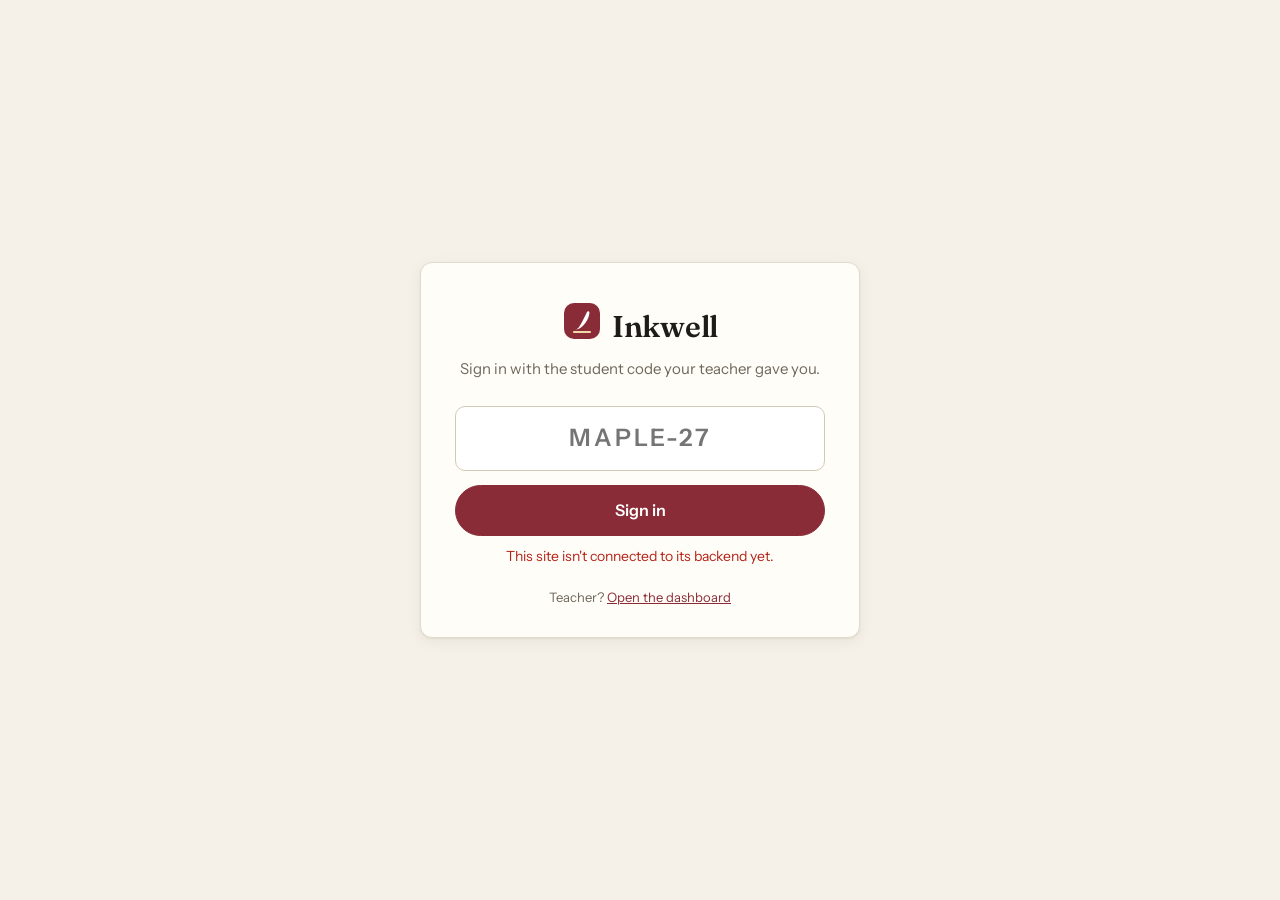
==== index.html @ 21289502 "Inkwell writing studio: student writing mode, teacher dashboard, Apps Script backend Co-Authored-By:" ====
<!doctype html>
<html lang="en">
<head>
  <meta charset="utf-8">
  <meta name="viewport" content="width=device-width, initial-scale=1">
  <title>Inkwell · Student Writing</title>
  <meta name="robots" content="noindex">
  <link rel="icon" href="data:image/svg+xml,%3Csvg xmlns='http://www.w3.org/2000/svg' viewBox='0 0 40 40'%3E%3Crect x='2' y='2' width='36' height='36' rx='10' fill='%238a2c37'/%3E%3Cpath d='M13 29c3-1 5-4 7-8l5-10c.6-1.3 2.4-.9 2.4.5 0 4-2.7 9.6-6.4 13.3-2.1 2.1-4.6 3.5-8 4.2Z' fill='%23fff'/%3E%3C/svg%3E">
  <link rel="preconnect" href="https://fonts.googleapis.com">
  <link rel="preconnect" href="https://fonts.gstatic.com" crossorigin>
  <link href="https://fonts.googleapis.com/css2?family=Fraunces:opsz,wght@9..144,500;9..144,600&family=Instrument+Sans:wght@400;500;600;700&family=Newsreader:ital,opsz,wght@0,6..72,400;0,6..72,600;1,6..72,400&display=swap" rel="stylesheet">
  <link rel="stylesheet" href="css/style.css?v=1">
</head>
<body>

  <!-- Sign in -->
  <section id="view-login" class="center-screen" hidden>
    <div class="card login-card">
      <div class="brand"><span data-icon="mark"></span>Inkwell</div>
      <p class="lede">Sign in with the student code your teacher gave you.</p>
      <form id="login-form" autocomplete="off">
        <label class="sr-only" for="code">Student code</label>
        <input id="code" class="input code-input" placeholder="MAPLE-27" maxlength="24" autocapitalize="characters" spellcheck="false" required>
        <button class="btn primary lg" type="submit" id="login-btn">Sign in</button>
        <div class="err" id="login-err"></div>
      </form>
      <div class="login-foot">Teacher? <a href="teacher.html">Open the dashboard</a></div>
    </div>
  </section>

  <!-- Assignment list -->
  <section id="view-home" hidden>
    <header class="topbar">
      <div class="brand"><span data-icon="mark"></span>Inkwell</div>
      <div class="who">
        <span><b id="who-name"></b> <span class="muted" id="who-class"></span></span>
        <button class="btn sm" id="logout-btn">Sign out</button>
      </div>
    </header>
    <main class="wrap">
      <h1 class="page-title" id="hello">Your assignments</h1>
      <p class="page-sub">Assignments open during your class time. Your work saves automatically.</p>
      <div class="assign-list" id="assign-list"></div>
    </main>
  </section>

  <!-- Read-only view (submitted or closed) -->
  <section id="view-read" hidden>
    <header class="topbar">
      <button class="btn sm" id="read-back">← Back to assignments</button>
      <div class="muted small" id="read-meta"></div>
    </header>
    <div class="readonly-wrap">
      <h1 class="page-title" id="read-title" style="margin: 10px 0 18px"></h1>
      <div class="page"><div class="doc" id="read-doc"></div></div>
    </div>
  </section>

  <!-- Writing mode -->
  <section id="view-write" hidden>
    <div class="w-top">
      <div class="w-title"><span data-icon="mark"></span><span id="w-title"></span></div>
      <div class="w-timer off" id="w-timer"><span data-icon="clock" style="display:inline-flex;width:16px"></span><span id="w-timer-text"></span></div>
      <div class="w-actions">
        <span class="savestate" id="savestate"><span class="dot"></span><span id="savestate-text">Saved</span></span>
        <button class="btn sm" id="exit-btn" title="Save and leave this assignment"><span data-icon="door"></span>Save &amp; exit</button>
        <button class="btn sm primary" id="submit-btn"><span data-icon="send"></span>Submit</button>
      </div>
    </div>
    <div class="w-body" id="w-body">
      <aside class="w-side">
        <div id="prompt-wrap">
          <h4>Prompt</h4>
          <div class="prompt-box"><div class="doc" id="w-prompt"></div></div>
        </div>
        <div>
          <h4>Progress</h4>
          <div class="stats">
            <div class="stat"><b id="st-words">0</b><span>words</span></div>
            <div class="stat"><b id="st-chars">0</b><span>characters</span></div>
          </div>
          <div id="goal-wrap" hidden>
            <div class="goal-bar" id="goal-bar"><i></i></div>
            <div class="goal-text" id="goal-text"></div>
          </div>
          <div class="goal-text" id="st-chars-ns"></div>
        </div>
        <div>
          <h4>Reminders</h4>
          <ul class="rules-mini" style="padding-left:18px;margin:0">
            <li>Stay in this window — leaving it locks the assignment.</li>
            <li>Pasting from outside is turned off.</li>
            <li>Press <b>Tab</b> to indent a paragraph.</li>
            <li>Right-click a misspelled word for suggestions.</li>
          </ul>
        </div>
      </aside>
      <div class="w-main">
        <div id="editor-host" style="display:contents"></div>
      </div>
    </div>
  </section>

  <!-- Before starting -->
  <div class="overlay" id="ov-start" hidden>
    <div class="ov-card">
      <div class="icon info-icon"><span data-icon="pen"></span></div>
      <h2 id="start-title">Ready to write?</h2>
      <p class="muted" id="start-sub"></p>
      <ul class="rules">
        <li><b>The page goes full screen.</b> Switching tabs or apps, exiting full screen, or closing the page will <b>lock you out</b> until your teacher clears you.</li>
        <li><b>Pasting is turned off</b> for anything copied from outside this assignment.</li>
        <li><b>Your work saves automatically</b> every few seconds.</li>
        <li>Don't press <b>Esc</b> — it exits full screen.</li>
      </ul>
      <div class="row" style="justify-content:center">
        <button class="btn" id="start-cancel">Not yet</button>
        <button class="btn primary lg" id="start-go"><span data-icon="expand"></span><span id="start-go-text">Start writing</span></button>
      </div>
    </div>
  </div>

  <!-- Locked -->
  <div class="overlay dark" id="ov-lock" hidden>
    <div class="ov-card">
      <div class="icon lock-icon"><span data-icon="lock"></span></div>
      <h2>You're locked out</h2>
      <div class="reason" id="lock-reason"></div>
      <p>Your work is saved<span id="lock-words"></span>. Raise your hand — your teacher needs to clear you before you can keep writing.</p>
      <div class="waiting" id="lock-waiting"><span class="spin"></span> Waiting for your teacher…</div>
      <div id="lock-cleared" hidden>
        <p style="color:#bdf0cf;font-weight:600">You've been cleared.</p>
        <button class="btn primary lg" id="lock-return"><span data-icon="expand"></span>Return to full screen</button>
      </div>
      <div style="margin-top:26px"><button class="btn sm ghost" id="lock-leave" style="color:rgba(255,255,255,.7)">Back to assignments</button></div>
    </div>
  </div>

  <!-- Needs fullscreen again (e.g. browser blocked the request) -->
  <div class="overlay" id="ov-fs" hidden>
    <div class="ov-card">
      <div class="icon info-icon"><span data-icon="expand"></span></div>
      <h2>Full screen is required</h2>
      <p class="muted">Click below to go back to full screen and keep writing.</p>
      <button class="btn primary lg" id="fs-go"><span data-icon="expand"></span>Go full screen</button>
    </div>
  </div>

  <!-- Time's up / opened elsewhere / submitted -->
  <div class="overlay" id="ov-msg" hidden>
    <div class="ov-card">
      <div class="icon" id="msg-icon"></div>
      <h2 id="msg-title"></h2>
      <p class="muted" id="msg-text"></p>
      <button class="btn primary lg" id="msg-btn">Back to assignments</button>
    </div>
  </div>

  <div id="toasts"></div>
  <script src="js/config.js?v=1"></script>
  <script src="js/common.js?v=1"></script>
  <script src="js/editor.js?v=1"></script>
  <script src="js/student.js?v=1"></script>
</body>
</html>
---- css/style.css ----
/* Inkwell — Writing Studio */
:root {
  --paper: #f5f1e8;
  --paper-2: #ece6d9;
  --surface: #fffdf8;
  --ink: #1e1c18;
  --ink-2: #3c3832;
  --muted: #6e675c;
  --faint: #9a9284;
  --line: #e2dacb;
  --line-2: #d3c9b6;
  --accent: #8a2c37;       /* oxblood */
  --accent-ink: #fff;
  --accent-soft: #f3e3e3;
  --teal: #1c6b66;
  --teal-soft: #dcefec;
  --green: #2c7a4b;
  --green-soft: #dff1e5;
  --amber: #a86a12;
  --amber-soft: #f8ecd4;
  --red: #b42318;
  --red-soft: #fbe4e1;
  --blue: #2e5c9a;
  --blue-soft: #e2ebf7;
  --shadow: 0 1px 2px rgba(40, 30, 10, .06), 0 4px 16px rgba(40, 30, 10, .06);
  --shadow-lg: 0 10px 40px rgba(40, 30, 10, .18);
  --radius: 12px;
  --font-ui: "Instrument Sans", system-ui, -apple-system, "Segoe UI", sans-serif;
  --font-display: "Fraunces", Georgia, serif;
  --font-write: "Newsreader", Georgia, "Times New Roman", serif;
}

* { box-sizing: border-box; }
html, body { margin: 0; padding: 0; }
body {
  font-family: var(--font-ui);
  color: var(--ink);
  background: var(--paper);
  font-size: 15px;
  line-height: 1.45;
  -webkit-font-smoothing: antialiased;
}
button, input, select, textarea { font: inherit; color: inherit; }
a { color: var(--accent); }
[hidden] { display: none !important; }
.sr-only { position: absolute; width: 1px; height: 1px; overflow: hidden; clip: rect(0 0 0 0); }

/* ── Buttons & inputs ── */
.btn {
  display: inline-flex; align-items: center; justify-content: center; gap: 8px;
  border: 1px solid var(--line-2); background: var(--surface); color: var(--ink);
  padding: 9px 16px; border-radius: 999px; cursor: pointer; font-weight: 600; font-size: 14px;
  transition: background .15s, border-color .15s, transform .05s, box-shadow .15s;
  white-space: nowrap; text-decoration: none;
}
.btn:hover { background: #fff; border-color: var(--faint); }
.btn:active { transform: translateY(1px); }
.btn:disabled { opacity: .5; cursor: not-allowed; }
.btn.primary { background: var(--accent); border-color: var(--accent); color: var(--accent-ink); }
.btn.primary:hover { background: #7a2430; }
.btn.teal { background: var(--teal); border-color: var(--teal); color: #fff; }
.btn.teal:hover { background: #155a56; }
.btn.danger { color: var(--red); border-color: #e8b4ae; }
.btn.danger:hover { background: var(--red-soft); }
.btn.ghost { background: transparent; border-color: transparent; }
.btn.ghost:hover { background: rgba(0,0,0,.05); }
.btn.sm { padding: 6px 12px; font-size: 13px; }
.btn.lg { padding: 13px 26px; font-size: 16px; }
.btn svg { width: 16px; height: 16px; flex: none; }

.field { display: flex; flex-direction: column; gap: 6px; margin-bottom: 14px; }
.field > label, .label { font-size: 13px; font-weight: 600; color: var(--ink-2); }
.hint { font-size: 12.5px; color: var(--muted); }
.input, select.input, textarea.input {
  width: 100%; padding: 10px 12px; border: 1px solid var(--line-2); border-radius: 10px;
  background: #fff; outline: none; transition: border-color .15s, box-shadow .15s;
}
.input:focus { border-color: var(--teal); box-shadow: 0 0 0 3px rgba(28,107,102,.15); }
textarea.input { resize: vertical; min-height: 90px; }
.row { display: flex; gap: 12px; align-items: center; flex-wrap: wrap; }
.row > .field { flex: 1; min-width: 140px; }
.check { display: flex; gap: 10px; align-items: flex-start; font-size: 14px; cursor: pointer; margin-bottom: 10px; }
.check input { margin-top: 3px; accent-color: var(--teal); width: 16px; height: 16px; }

/* ── Pills ── */
.pill {
  display: inline-flex; align-items: center; gap: 6px; padding: 3px 10px; border-radius: 999px;
  font-size: 12px; font-weight: 600; background: var(--paper-2); color: var(--ink-2); white-space: nowrap;
}
.pill::before { content: ""; width: 7px; height: 7px; border-radius: 50%; background: currentColor; opacity: .8; }
.pill.plain::before { display: none; }
.pill.open, .pill.writing { background: var(--green-soft); color: var(--green); }
.pill.idle { background: var(--amber-soft); color: var(--amber); }
.pill.locked { background: var(--red-soft); color: var(--red); }
.pill.submitted { background: var(--blue-soft); color: var(--blue); }
.pill.offline, .pill.closed, .pill.none { background: var(--paper-2); color: var(--muted); }
.pill.soon { background: var(--teal-soft); color: var(--teal); }

/* ── Brand ── */
.brand { display: flex; align-items: center; gap: 10px; font-family: var(--font-display); font-weight: 600; font-size: 22px; letter-spacing: -.01em; }
.brand .mark { width: 30px; height: 30px; flex: none; }
.brand small { font-family: var(--font-ui); font-weight: 600; font-size: 12px; color: var(--muted); letter-spacing: .06em; text-transform: uppercase; margin-left: 2px; }

/* ── Cards ── */
.card { background: var(--surface); border: 1px solid var(--line); border-radius: var(--radius); box-shadow: var(--shadow); }
.muted { color: var(--muted); }
.small { font-size: 13px; }
h1, h2, h3 { margin: 0; }
.display { font-family: var(--font-display); font-weight: 600; letter-spacing: -.015em; }

/* ── Toasts ── */
#toasts { position: fixed; z-index: 1000; left: 50%; bottom: 24px; transform: translateX(-50%); display: flex; flex-direction: column; gap: 8px; align-items: center; pointer-events: none; }
.toast {
  background: var(--ink); color: #fff; padding: 11px 18px; border-radius: 12px; box-shadow: var(--shadow-lg);
  font-size: 14px; font-weight: 500; max-width: min(560px, 90vw); animation: toastIn .2s ease-out; pointer-events: auto;
}
.toast.warn { background: var(--amber); }
.toast.bad { background: var(--red); }
.toast.good { background: var(--green); }
@keyframes toastIn { from { opacity: 0; transform: translateY(8px); } to { opacity: 1; transform: none; } }

/* ── Modal ── */
.modal-back { position: fixed; inset: 0; background: rgba(30, 24, 14, .45); z-index: 500; display: flex; align-items: center; justify-content: center; padding: 16px; animation: fade .15s; }
.modal { background: var(--surface); border-radius: 16px; box-shadow: var(--shadow-lg); width: min(520px, 100%); max-height: 90vh; overflow: auto; padding: 26px; }
.modal h3 { font-family: var(--font-display); font-size: 22px; margin-bottom: 10px; }
.modal .actions { display: flex; justify-content: flex-end; gap: 10px; margin-top: 20px; flex-wrap: wrap; }
@keyframes fade { from { opacity: 0; } to { opacity: 1; } }

/* ── Spinner ── */
.spin { width: 18px; height: 18px; border: 2px solid currentColor; border-right-color: transparent; border-radius: 50%; animation: spin .7s linear infinite; display: inline-block; vertical-align: middle; }
@keyframes spin { to { transform: rotate(360deg); } }

/* ════════════════ Rich text (editor + read-only views) ════════════════ */
.doc { font-family: var(--font-write); font-size: 19px; line-height: 1.75; color: var(--ink); word-wrap: break-word; overflow-wrap: break-word; }
.doc.double { line-height: 2.3; }
.doc > :first-child { margin-top: 0; }
.doc p, .doc div { margin: 0 0 .6em; }
.doc.double p, .doc.double div { margin-bottom: 0; }
.doc h1 { font-family: var(--font-write); font-size: 1.65em; font-weight: 600; text-align: center; margin: 0 0 .7em; line-height: 1.25; }
.doc h2 { font-family: var(--font-write); font-size: 1.25em; font-weight: 600; margin: 1em 0 .4em; line-height: 1.3; }
.doc h3 { font-size: 1.08em; font-weight: 600; margin: 1em 0 .3em; }
.doc .fi { text-indent: 2.5em; }
.doc blockquote { margin: .4em 0 .8em 2.5em; padding: 0; }
.doc ul, .doc ol { margin: 0 0 .7em; padding-left: 1.8em; }
.doc li { margin-bottom: .2em; }
.doc span { font: inherit !important; color: inherit !important; background: none !important; }
.doc [style*="text-align: center"] { text-align: center; }

/* ════════════════ Student: login & home ════════════════ */
.center-screen { min-height: 100vh; display: flex; align-items: center; justify-content: center; padding: 24px; }
.login-card { width: min(440px, 100%); padding: 38px 34px 30px; text-align: center; }
.login-card .brand { justify-content: center; font-size: 30px; margin-bottom: 6px; }
.login-card .brand .mark { width: 40px; height: 40px; }
.login-card p.lede { color: var(--muted); margin: 0 0 26px; }
.code-input { text-align: center; font-size: 24px; letter-spacing: .12em; text-transform: uppercase; font-weight: 600; padding: 14px; font-family: var(--font-ui); }
.login-card .btn { width: 100%; margin-top: 14px; }
.login-foot { margin-top: 22px; font-size: 13px; color: var(--muted); }
.err { color: var(--red); font-size: 14px; min-height: 20px; margin-top: 10px; }

.topbar {
  display: flex; align-items: center; justify-content: space-between; gap: 16px; padding: 14px 28px;
  background: var(--surface); border-bottom: 1px solid var(--line); position: sticky; top: 0; z-index: 20;
}
.topbar .who { display: flex; align-items: center; gap: 14px; font-size: 14px; }
.wrap { max-width: 980px; margin: 0 auto; padding: 32px 24px 80px; }
.page-title { font-family: var(--font-display); font-size: 34px; font-weight: 600; letter-spacing: -.02em; margin-bottom: 4px; }
.page-sub { color: var(--muted); margin: 0 0 28px; }

.assign-list { display: grid; gap: 14px; }
.assign {
  display: grid; grid-template-columns: 1fr auto; gap: 18px; align-items: center; padding: 20px 22px;
  border-left: 5px solid var(--line-2);
}
.assign.is-open { border-left-color: var(--green); }
.assign.is-done { border-left-color: var(--blue); }
.assign.is-locked { border-left-color: var(--red); }
.assign h3 { font-family: var(--font-display); font-size: 20px; font-weight: 600; margin-bottom: 6px; letter-spacing: -.01em; }
.assign .meta { display: flex; gap: 10px; align-items: center; flex-wrap: wrap; font-size: 13px; color: var(--muted); }
.empty { text-align: center; padding: 60px 20px; color: var(--muted); }
.empty .display { font-size: 24px; color: var(--ink); margin-bottom: 6px; }

/* ════════════════ Student: writing mode ════════════════ */
#view-write { position: fixed; inset: 0; background: var(--paper); display: flex; flex-direction: column; z-index: 50; }
.w-top {
  display: grid; grid-template-columns: 1fr auto 1fr; align-items: center; gap: 16px;
  padding: 10px 18px; background: var(--surface); border-bottom: 1px solid var(--line); flex: none;
}
.w-title { font-family: var(--font-display); font-weight: 600; font-size: 17px; white-space: nowrap; overflow: hidden; text-overflow: ellipsis; display: flex; align-items: center; gap: 10px; }
.w-title .mark { width: 24px; height: 24px; flex: none; }
.w-timer.off { visibility: hidden; }
.w-timer { font-variant-numeric: tabular-nums; font-weight: 600; font-size: 14px; padding: 6px 14px; border-radius: 999px; background: var(--paper-2); color: var(--ink-2); display: flex; align-items: center; gap: 8px; }
.w-timer.warn { background: var(--amber-soft); color: var(--amber); }
.w-timer.urgent { background: var(--red-soft); color: var(--red); animation: pulse 1s infinite; }
@keyframes pulse { 50% { opacity: .6; } }
.w-actions { display: flex; gap: 10px; justify-content: flex-end; align-items: center; }
.savestate { font-size: 13px; color: var(--muted); display: flex; align-items: center; gap: 6px; white-space: nowrap; }
.savestate .dot { width: 8px; height: 8px; border-radius: 50%; background: var(--green); }
.savestate.saving .dot { background: var(--amber); }
.savestate.bad { color: var(--red); font-weight: 600; }
.savestate.bad .dot { background: var(--red); }

.w-body { flex: 1; display: grid; grid-template-columns: 330px 1fr; min-height: 0; }
.w-body.no-prompt { grid-template-columns: 1fr; }
.w-side { border-right: 1px solid var(--line); background: var(--paper); overflow: auto; padding: 22px 20px; display: flex; flex-direction: column; gap: 18px; }
.w-side h4 { margin: 0 0 8px; font-size: 12px; letter-spacing: .08em; text-transform: uppercase; color: var(--muted); }
.prompt-box { background: var(--surface); border: 1px solid var(--line); border-radius: 12px; padding: 16px 18px; }
.prompt-box .doc { font-size: 15.5px; line-height: 1.6; }
.prompt-box .doc h1 { font-size: 1.3em; text-align: left; }
.stats { display: grid; grid-template-columns: 1fr 1fr; gap: 10px; }
.stat { background: var(--surface); border: 1px solid var(--line); border-radius: 12px; padding: 12px 14px; }
.stat b { display: block; font-size: 24px; font-variant-numeric: tabular-nums; font-family: var(--font-display); font-weight: 600; line-height: 1.1; }
.stat span { font-size: 12px; color: var(--muted); }
.goal-bar { height: 8px; border-radius: 999px; background: var(--paper-2); overflow: hidden; position: relative; margin-top: 8px; }
.goal-bar i { position: absolute; left: 0; top: 0; bottom: 0; background: var(--teal); border-radius: 999px; transition: width .3s; }
.goal-bar.met i { background: var(--green); }
.goal-bar.over i { background: var(--amber); }
.goal-text { font-size: 13px; color: var(--muted); margin-top: 6px; }
.rules-mini { font-size: 12.5px; color: var(--muted); line-height: 1.5; }
.rules-mini li { margin-bottom: 4px; }

.w-main { display: flex; flex-direction: column; min-height: 0; min-width: 0; }
.toolbar {
  display: flex; flex-wrap: wrap; align-items: center; gap: 2px; padding: 8px 14px; background: var(--surface);
  border-bottom: 1px solid var(--line); flex: none; justify-content: center;
}
.toolbar .sep { width: 1px; height: 22px; background: var(--line); margin: 0 6px; }
.tb {
  border: none; background: transparent; height: 34px; min-width: 34px; padding: 0 8px; border-radius: 8px; cursor: pointer;
  display: inline-flex; align-items: center; justify-content: center; color: var(--ink-2); font-size: 14px; font-weight: 600; gap: 6px;
}
.tb:hover { background: var(--paper-2); }
.tb.on { background: var(--teal-soft); color: var(--teal); }
.tb svg { width: 18px; height: 18px; }
.tb select { border: none; background: transparent; font-weight: 600; cursor: pointer; }
select.tb-select { border: 1px solid var(--line); background: #fff; height: 32px; border-radius: 8px; padding: 0 8px; font-weight: 600; font-size: 13px; cursor: pointer; margin-right: 4px; }

.page-scroll { flex: 1; overflow: auto; padding: 34px 24px 120px; }
.page {
  max-width: 820px; margin: 0 auto; background: #fff; min-height: calc(100% - 20px);
  padding: 72px 84px; border-radius: 4px; box-shadow: 0 1px 3px rgba(0,0,0,.08), 0 8px 30px rgba(60,40,10,.07);
}
.page .doc { outline: none; min-height: 500px; caret-color: var(--accent); }
.page .doc:empty::before { content: attr(data-placeholder); color: var(--faint); font-style: italic; }
.page .doc[contenteditable="false"] { cursor: default; }

/* Overlays */
.overlay { position: fixed; inset: 0; z-index: 200; display: flex; align-items: center; justify-content: center; padding: 24px; background: rgba(245, 241, 232, .96); backdrop-filter: blur(6px); }
.overlay.dark { background: rgba(30, 20, 18, .92); color: #fff; }
.ov-card { width: min(560px, 100%); text-align: center; }
.ov-card .icon { width: 74px; height: 74px; border-radius: 50%; display: inline-flex; align-items: center; justify-content: center; margin-bottom: 18px; }
.ov-card .icon svg { width: 38px; height: 38px; }
.ov-card h2 { font-family: var(--font-display); font-size: 32px; font-weight: 600; letter-spacing: -.02em; margin-bottom: 10px; }
.ov-card p { font-size: 16px; line-height: 1.55; margin: 0 0 14px; }
.overlay.dark .ov-card p { color: rgba(255,255,255,.82); }
.lock-icon { background: var(--red); color: #fff; }
.ok-icon { background: var(--green); color: #fff; }
.info-icon { background: var(--teal); color: #fff; }
.reason { display: inline-block; background: rgba(255,255,255,.1); border: 1px solid rgba(255,255,255,.2); padding: 8px 14px; border-radius: 10px; font-size: 14px; margin: 6px 0 18px; }
.waiting { display: inline-flex; gap: 10px; align-items: center; font-size: 14px; color: rgba(255,255,255,.7); margin-top: 8px; }
.rules { text-align: left; background: var(--surface); border: 1px solid var(--line); border-radius: 14px; padding: 18px 22px 8px; margin: 18px 0 22px; }
.rules li { margin-bottom: 10px; font-size: 15px; line-height: 1.45; }
.rules li b { color: var(--ink); }

.readonly-wrap { max-width: 860px; margin: 0 auto; padding: 24px; }
.readonly-wrap .page { min-height: auto; }

@media (max-width: 900px) {
  .w-body { grid-template-columns: 1fr; grid-template-rows: auto 1fr; }
  .w-side { border-right: none; border-bottom: 1px solid var(--line); max-height: 34vh; padding: 14px 16px; }
  .page { padding: 40px 28px; }
  .w-top { grid-template-columns: 1fr auto; }
  .w-timer { display: none; }
}
@media (max-width: 600px) {
  .topbar { padding: 12px 16px; }
  .wrap { padding: 22px 16px 60px; }
  .assign { grid-template-columns: 1fr; }
  .page-scroll { padding: 14px 8px 80px; }
  .page { padding: 28px 18px; }
}

/* ════════════════ Teacher ════════════════ */
.t-top { display: flex; align-items: center; gap: 24px; padding: 0 24px; height: 62px; background: var(--surface); border-bottom: 1px solid var(--line); position: sticky; top: 0; z-index: 40; }
.tabs { display: flex; gap: 4px; height: 100%; }
.tab { border: none; background: none; padding: 0 14px; height: 100%; cursor: pointer; font-weight: 600; color: var(--muted); border-bottom: 3px solid transparent; font-size: 14px; display: flex; align-items: center; gap: 8px; }
.tab:hover { color: var(--ink); }
.tab.on { color: var(--accent); border-bottom-color: var(--accent); }
.tab .count { background: var(--red); color: #fff; border-radius: 999px; font-size: 11px; padding: 1px 7px; }
.t-top .spacer { flex: 1; }
.t-main { padding: 24px; max-width: 1500px; margin: 0 auto; }

.live-head { display: flex; gap: 14px; align-items: flex-start; justify-content: space-between; flex-wrap: wrap; margin-bottom: 18px; }
.live-head .left { display: flex; flex-direction: column; gap: 10px; min-width: 0; flex: 1; }
.assign-picker { font-family: var(--font-display); font-size: 24px; font-weight: 600; border: none; background: transparent; padding: 2px 30px 2px 0; cursor: pointer; max-width: 100%; letter-spacing: -.01em; appearance: none; background-image: url("data:image/svg+xml,%3Csvg xmlns='http://www.w3.org/2000/svg' viewBox='0 0 24 24' fill='none' stroke='%236e675c' stroke-width='2.5'%3E%3Cpath d='m6 9 6 6 6-6'/%3E%3C/svg%3E"); background-repeat: no-repeat; background-position: right center; background-size: 20px; }
.assign-picker:focus { outline: 2px solid var(--teal-soft); border-radius: 6px; }
.windows { display: flex; gap: 8px; flex-wrap: wrap; align-items: center; font-size: 13px; }
.live-tools { display: flex; gap: 8px; flex-wrap: wrap; align-items: center; }

.tiles { display: grid; grid-template-columns: repeat(6, 1fr); gap: 12px; margin-bottom: 18px; }
.tile { padding: 14px 16px; }
.tile b { display: block; font-family: var(--font-display); font-size: 30px; font-weight: 600; line-height: 1.05; font-variant-numeric: tabular-nums; }
.tile span { font-size: 12.5px; color: var(--muted); font-weight: 600; }
.tile.red b { color: var(--red); }
.tile.green b { color: var(--green); }
.tile.blue b { color: var(--blue); }

.live-grid { display: grid; grid-template-columns: 1fr 320px; gap: 18px; align-items: start; }
.cards-bar { display: flex; justify-content: space-between; align-items: center; margin-bottom: 10px; gap: 10px; flex-wrap: wrap; }
.scards { display: grid; grid-template-columns: repeat(auto-fill, minmax(215px, 1fr)); gap: 12px; }
.scard { padding: 14px 14px 12px; cursor: pointer; transition: transform .1s, box-shadow .15s, border-color .15s; position: relative; border-top: 4px solid var(--line); }
.scard:hover { transform: translateY(-2px); box-shadow: 0 6px 22px rgba(40,30,10,.12); }
.scard.writing { border-top-color: var(--green); }
.scard.idle { border-top-color: var(--amber); }
.scard.locked { border-top-color: var(--red); background: #fff8f7; border-color: #f0c5c0; }
.scard.submitted { border-top-color: var(--blue); }
.scard.none { opacity: .72; }
.scard.sel { outline: 2px solid var(--teal); outline-offset: 1px; }
.scard .nm { font-weight: 700; font-size: 15px; display: flex; justify-content: space-between; gap: 8px; align-items: center; }
.scard .nm span { overflow: hidden; text-overflow: ellipsis; white-space: nowrap; }
.scard .wc { font-family: var(--font-display); font-size: 30px; font-weight: 600; line-height: 1; margin: 10px 0 2px; font-variant-numeric: tabular-nums; }
.scard .wc small { font-family: var(--font-ui); font-size: 12px; color: var(--muted); font-weight: 600; margin-left: 4px; }
.scard .sub { font-size: 12px; color: var(--muted); display: flex; gap: 10px; flex-wrap: wrap; margin-top: 8px; }
.scard .sub .flag { color: var(--red); font-weight: 600; }
.scard .why { font-size: 12.5px; color: var(--red); margin-top: 8px; line-height: 1.35; }
.scard .clear-btn { width: 100%; margin-top: 10px; }
.scard .goal-bar { height: 5px; margin-top: 6px; }
.badge-acc { font-size: 10.5px; font-weight: 700; background: var(--teal-soft); color: var(--teal); border-radius: 6px; padding: 1px 6px; letter-spacing: .02em; }

.feed { padding: 16px 16px 8px; position: sticky; top: 80px; max-height: calc(100vh - 100px); overflow: auto; }
.feed h4 { margin: 0 0 10px; font-size: 12px; letter-spacing: .08em; text-transform: uppercase; color: var(--muted); }
.ev { display: grid; grid-template-columns: 22px 1fr; gap: 8px; padding: 8px 0; border-bottom: 1px solid var(--line); font-size: 13px; line-height: 1.35; }
.ev:last-child { border-bottom: none; }
.ev .ic { width: 22px; height: 22px; border-radius: 50%; display: flex; align-items: center; justify-content: center; font-size: 11px; color: #fff; background: var(--faint); }
.ev .ic.locked, .ev .ic.paste, .ev .ic.insert { background: var(--red); }
.ev .ic.unlocked { background: var(--teal); }
.ev .ic.submit { background: var(--blue); }
.ev .ic.start, .ev .ic.resume { background: var(--green); }
.ev .ic.burst, .ev .ic.unusual { background: var(--amber); }
.ev time { display: block; color: var(--faint); font-size: 12px; margin-top: 1px; }
.ev b { font-weight: 700; }

/* Drawer */
.drawer-back { position: fixed; inset: 0; background: rgba(30,24,14,.25); z-index: 90; animation: fade .15s; }
.drawer { position: fixed; top: 0; right: 0; bottom: 0; width: min(860px, 96vw); background: var(--paper); z-index: 100; box-shadow: var(--shadow-lg); display: flex; flex-direction: column; animation: slideIn .2s ease-out; }
@keyframes slideIn { from { transform: translateX(30px); opacity: 0; } to { transform: none; opacity: 1; } }
.drawer-head { padding: 18px 22px; background: var(--surface); border-bottom: 1px solid var(--line); display: flex; gap: 14px; align-items: center; justify-content: space-between; flex-wrap: wrap; }
.drawer-head h2 { font-family: var(--font-display); font-size: 24px; font-weight: 600; letter-spacing: -.01em; }
.drawer-body { flex: 1; overflow: auto; display: grid; grid-template-columns: 1fr 270px; }
.drawer-doc { padding: 20px; min-width: 0; }
.drawer-doc .page { padding: 48px 56px; min-height: 400px; }
.drawer-doc .doc { font-size: 17px; }
.drawer-side { border-left: 1px solid var(--line); padding: 18px; display: flex; flex-direction: column; gap: 16px; background: var(--surface); }
.drawer-side h4 { margin: 0 0 8px; font-size: 12px; letter-spacing: .08em; text-transform: uppercase; color: var(--muted); }
.kv { display: grid; grid-template-columns: 1fr auto; gap: 6px 10px; font-size: 13.5px; }
.kv dt { color: var(--muted); }
.kv dd { margin: 0; font-weight: 600; text-align: right; font-variant-numeric: tabular-nums; }
.kv dd.flag { color: var(--red); }
.mode-switch { display: inline-flex; background: var(--paper-2); border-radius: 999px; padding: 3px; }
.mode-switch button { border: none; background: transparent; padding: 6px 14px; border-radius: 999px; font-weight: 600; font-size: 13px; cursor: pointer; color: var(--muted); }
.mode-switch button.on { background: #fff; color: var(--ink); box-shadow: var(--shadow); }
.playback { background: var(--surface); border: 1px solid var(--line); border-radius: 12px; padding: 12px 16px; margin-bottom: 14px; }
.playback input[type=range] { width: 100%; accent-color: var(--accent); }
.playback .pb-meta { display: flex; justify-content: space-between; font-size: 13px; color: var(--muted); margin-top: 4px; }
.spark { width: 100%; height: 56px; display: block; }
.live-dot { display: inline-block; width: 8px; height: 8px; border-radius: 50%; background: var(--green); margin-right: 6px; animation: pulse 1.4s infinite; }
.timeline { max-height: 320px; overflow: auto; }
.timeline .ev { grid-template-columns: 18px 1fr; }
.timeline .ev .ic { width: 18px; height: 18px; font-size: 9px; }

/* Forms / management */
.split { display: grid; grid-template-columns: 300px 1fr; gap: 20px; align-items: start; }
.side-list { padding: 8px; }
.side-list .item { padding: 11px 12px; border-radius: 10px; cursor: pointer; display: flex; flex-direction: column; gap: 3px; }
.side-list .item:hover { background: var(--paper); }
.side-list .item.on { background: var(--accent-soft); }
.side-list .item b { font-size: 14.5px; }
.side-list .item span { font-size: 12.5px; color: var(--muted); }
.side-list .new { margin: 6px; width: calc(100% - 12px); }
.panel { padding: 24px 26px; }
.panel h2 { font-family: var(--font-display); font-size: 24px; font-weight: 600; margin-bottom: 18px; letter-spacing: -.01em; }
.panel h3 { font-size: 15px; margin: 22px 0 12px; padding-top: 18px; border-top: 1px solid var(--line); }
.radio-cards { display: grid; grid-template-columns: repeat(3, 1fr); gap: 10px; margin-bottom: 14px; }
.radio-card { border: 1.5px solid var(--line-2); border-radius: 12px; padding: 12px 14px; cursor: pointer; background: #fff; }
.radio-card input { display: none; }
.radio-card b { display: block; font-size: 14px; margin-bottom: 3px; }
.radio-card span { font-size: 12.5px; color: var(--muted); line-height: 1.35; display: block; }
.radio-card.on { border-color: var(--teal); background: var(--teal-soft); }
.mini-editor { border: 1px solid var(--line-2); border-radius: 12px; overflow: hidden; background: #fff; }
.mini-editor .toolbar { justify-content: flex-start; padding: 6px 8px; background: var(--paper); }
.mini-editor .doc { min-height: 160px; padding: 16px 18px; outline: none; font-size: 16px; line-height: 1.6; }
.mini-editor .doc h1 { text-align: left; font-size: 1.4em; }
.sched-row { display: grid; grid-template-columns: 1fr 140px 140px 36px; gap: 8px; margin-bottom: 8px; align-items: center; }
.days { display: flex; gap: 4px; }
.days label { flex: 1; text-align: center; border: 1px solid var(--line-2); border-radius: 8px; padding: 7px 0; font-size: 12.5px; font-weight: 600; cursor: pointer; background: #fff; user-select: none; }
.days label.on { background: var(--teal); border-color: var(--teal); color: #fff; }
.days input { display: none; }
table.roster { width: 100%; border-collapse: collapse; font-size: 14px; }
table.roster th { text-align: left; font-size: 12px; text-transform: uppercase; letter-spacing: .06em; color: var(--muted); padding: 8px; border-bottom: 1px solid var(--line); font-weight: 600; }
table.roster td { padding: 6px 8px; border-bottom: 1px solid var(--line); vertical-align: middle; }
table.roster td input.input { padding: 6px 8px; }
table.roster code { font-family: ui-monospace, Menlo, monospace; font-weight: 700; letter-spacing: .04em; background: var(--paper); padding: 3px 8px; border-radius: 6px; }
.icon-btn { border: none; background: none; cursor: pointer; padding: 6px; border-radius: 8px; color: var(--muted); display: inline-flex; }
.icon-btn:hover { background: var(--paper-2); color: var(--ink); }
.icon-btn svg { width: 16px; height: 16px; }
.banner { padding: 12px 16px; border-radius: 12px; background: var(--amber-soft); color: #6b4510; font-size: 14px; margin-bottom: 18px; display: flex; gap: 12px; align-items: center; justify-content: space-between; flex-wrap: wrap; }
.banner.info { background: var(--teal-soft); color: #11504c; }
.dropdown { position: relative; display: inline-block; }
.menu { position: absolute; right: 0; top: calc(100% + 6px); background: #fff; border: 1px solid var(--line); border-radius: 12px; box-shadow: var(--shadow-lg); min-width: 220px; padding: 6px; z-index: 60; }
.menu button { display: block; width: 100%; text-align: left; border: none; background: none; padding: 9px 12px; border-radius: 8px; cursor: pointer; font-size: 14px; }
.menu button:hover { background: var(--paper); }

@media (max-width: 1200px) { .tiles { grid-template-columns: repeat(3, 1fr); } .live-grid { grid-template-columns: 1fr; } .feed { position: static; max-height: 360px; } }
@media (max-width: 860px) { .split { grid-template-columns: 1fr; } .drawer-body { grid-template-columns: 1fr; } .drawer-side { border-left: none; border-top: 1px solid var(--line); } .radio-cards { grid-template-columns: 1fr; } .t-top { gap: 10px; padding: 0 12px; overflow-x: auto; } .t-main { padding: 14px; } .tiles { grid-template-columns: repeat(2, 1fr); } }

@media print {
  body { background: #fff; }
  .no-print { display: none !important; }
}
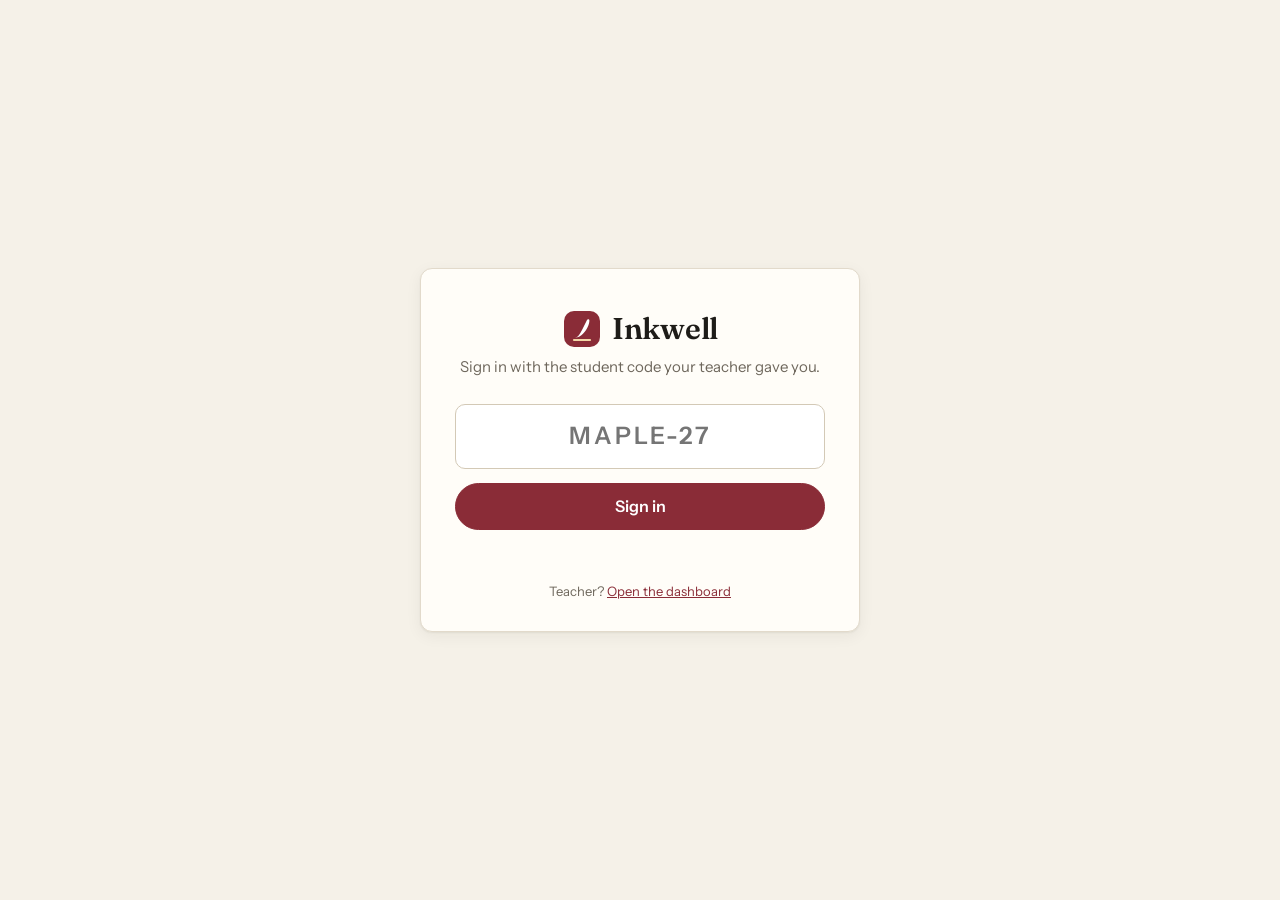
==== commit 37dea2f1: "Inkwell v2: spell check, dictionary/thesaurus, read aloud & speech-to-text, live inline comments, ru" ====
--- a/index.html
+++ b/index.html
@@ -9,7 +9,7 @@
   <link rel="preconnect" href="https://fonts.googleapis.com">
   <link rel="preconnect" href="https://fonts.gstatic.com" crossorigin>
   <link href="https://fonts.googleapis.com/css2?family=Fraunces:opsz,wght@9..144,500;9..144,600&family=Instrument+Sans:wght@400;500;600;700&family=Newsreader:ital,opsz,wght@0,6..72,400;0,6..72,600;1,6..72,400&display=swap" rel="stylesheet">
-  <link rel="stylesheet" href="css/style.css?v=1">
+  <link rel="stylesheet" href="css/style.css?v=2">
 </head>
 <body>
 
@@ -39,20 +39,27 @@
     </header>
     <main class="wrap">
       <h1 class="page-title" id="hello">Your assignments</h1>
-      <p class="page-sub">Assignments open during your class time. Your work saves automatically.</p>
+      <p class="page-sub">Assignments open during your class time. Your work saves automatically, and you can always look back at what you wrote.</p>
+      <div class="banner" id="absent-banner" hidden><span>Your teacher marked you <b>absent</b> today, so writing is closed until your next class. You can still look at your work.</span></div>
       <div class="assign-list" id="assign-list"></div>
     </main>
   </section>
 
-  <!-- Read-only view (submitted or closed) -->
+  <!-- Read-only view -->
   <section id="view-read" hidden>
     <header class="topbar">
-      <button class="btn sm" id="read-back">← Back to assignments</button>
-      <div class="muted small" id="read-meta"></div>
+      <button class="btn sm" id="read-back"><span data-icon="chevL"></span><span>Back to assignments</span></button>
+      <div class="row" style="gap:10px">
+        <span class="pill plain" id="read-badge">Read-only</span>
+        <span class="muted small" id="read-meta"></span>
+      </div>
     </header>
-    <div class="readonly-wrap">
-      <h1 class="page-title" id="read-title" style="margin: 10px 0 18px"></h1>
-      <div class="page"><div class="doc" id="read-doc"></div></div>
+    <div class="read-wrap">
+      <div class="read-main">
+        <h1 class="page-title" id="read-title"></h1>
+        <div class="page"><div class="doc" id="read-doc"></div></div>
+      </div>
+      <aside class="read-side" id="read-side"></aside>
     </div>
   </section>
 
@@ -60,20 +67,20 @@
   <section id="view-write" hidden>
     <div class="w-top">
       <div class="w-title"><span data-icon="mark"></span><span id="w-title"></span></div>
-      <div class="w-timer off" id="w-timer"><span data-icon="clock" style="display:inline-flex;width:16px"></span><span id="w-timer-text"></span></div>
+      <div class="w-timer off" id="w-timer"><span data-icon="clock"></span><span id="w-timer-text"></span></div>
       <div class="w-actions">
         <span class="savestate" id="savestate"><span class="dot"></span><span id="savestate-text">Saved</span></span>
-        <button class="btn sm" id="exit-btn" title="Save and leave this assignment"><span data-icon="door"></span>Save &amp; exit</button>
-        <button class="btn sm primary" id="submit-btn"><span data-icon="send"></span>Submit</button>
+        <button class="btn sm" id="exit-btn" title="Save and leave this assignment"><span data-icon="door"></span><span>Save &amp; exit</span></button>
+        <button class="btn sm primary" id="submit-btn"><span data-icon="send"></span><span>Submit</span></button>
       </div>
     </div>
     <div class="w-body" id="w-body">
       <aside class="w-side">
-        <div id="prompt-wrap">
-          <h4>Prompt</h4>
+        <section id="prompt-wrap" class="side-sec">
+          <div class="side-h"><h4>Prompt</h4><button class="btn xs" id="prompt-read" hidden title="Read the prompt aloud"><span data-icon="speaker"></span><span>Listen</span></button></div>
           <div class="prompt-box"><div class="doc" id="w-prompt"></div></div>
-        </div>
-        <div>
+        </section>
+        <section class="side-sec">
           <h4>Progress</h4>
           <div class="stats">
             <div class="stat"><b id="st-words">0</b><span>words</span></div>
@@ -84,20 +91,39 @@
             <div class="goal-text" id="goal-text"></div>
           </div>
           <div class="goal-text" id="st-chars-ns"></div>
-        </div>
-        <div>
-          <h4>Reminders</h4>
-          <ul class="rules-mini" style="padding-left:18px;margin:0">
-            <li>Stay in this window — leaving it locks the assignment.</li>
-            <li>Pasting from outside is turned off.</li>
-            <li>Press <b>Tab</b> to indent a paragraph.</li>
-            <li>Right-click a misspelled word for suggestions.</li>
-          </ul>
-        </div>
+          <button class="spell-sum" id="spell-sum" hidden></button>
+        </section>
+        <section class="side-sec" id="cmt-sec" hidden>
+          <div class="side-h"><h4>Teacher comments <span class="count-badge" id="cmt-count"></span></h4><label class="tiny-check"><input type="checkbox" id="cmt-show-done"> Show done</label></div>
+          <div id="cmt-list" class="cmt-list"></div>
+        </section>
+        <section class="side-sec" id="lookup-sec" hidden>
+          <h4>Dictionary &amp; thesaurus</h4>
+          <div id="lookup-host"></div>
+        </section>
+        <section class="side-sec">
+          <details class="reminders">
+            <summary><h4>Reminders</h4></summary>
+            <ul class="rules-mini">
+              <li>Stay in this window — leaving it locks the assignment.</li>
+              <li>Pasting from outside is turned off.</li>
+              <li>Press <b>Tab</b> to indent a paragraph.</li>
+              <li id="rem-spell">Click a word with a red squiggle for spelling suggestions.</li>
+              <li id="rem-lookup">Right-click any word to look it up.</li>
+            </ul>
+          </details>
+        </section>
       </aside>
       <div class="w-main">
         <div id="editor-host" style="display:contents"></div>
       </div>
+    </div>
+    <div class="dictate-bubble" id="dictate-bubble" hidden><span class="rec-dot"></span><span id="dictate-text">Listening…</span><button class="btn xs" id="dictate-stop"><span data-icon="stop"></span><span>Stop</span></button></div>
+    <div class="tts-bar" id="tts-bar" hidden>
+      <span data-icon="speaker"></span><span class="small" id="tts-label">Reading aloud</span>
+      <select class="input xs" id="tts-rate" aria-label="Reading speed"><option value="0.75">Slow</option><option value="1">Normal</option><option value="1.25">Fast</option><option value="1.5">Faster</option></select>
+      <button class="btn xs icon-only" id="tts-pause" title="Pause" aria-label="Pause"></button>
+      <button class="btn xs icon-only" id="tts-stop" title="Stop" aria-label="Stop"><span data-icon="stop"></span></button>
     </div>
   </section>
 
@@ -113,6 +139,11 @@
         <li><b>Your work saves automatically</b> every few seconds.</li>
         <li>Don't press <b>Esc</b> — it exits full screen.</li>
       </ul>
+      <div class="mic-check" id="mic-check" hidden>
+        <span data-icon="mic"></span>
+        <span class="small">You can use <b>speech-to-text</b>. Allow the microphone now so it doesn't interrupt you later.</span>
+        <button class="btn sm" id="mic-test"><span>Allow microphone</span></button>
+      </div>
       <div class="row" style="justify-content:center">
         <button class="btn" id="start-cancel">Not yet</button>
         <button class="btn primary lg" id="start-go"><span data-icon="expand"></span><span id="start-go-text">Start writing</span></button>
@@ -130,7 +161,7 @@
       <div class="waiting" id="lock-waiting"><span class="spin"></span> Waiting for your teacher…</div>
       <div id="lock-cleared" hidden>
         <p style="color:#bdf0cf;font-weight:600">You've been cleared.</p>
-        <button class="btn primary lg" id="lock-return"><span data-icon="expand"></span>Return to full screen</button>
+        <button class="btn primary lg" id="lock-return"><span data-icon="expand"></span><span>Return to full screen</span></button>
       </div>
       <div style="margin-top:26px"><button class="btn sm ghost" id="lock-leave" style="color:rgba(255,255,255,.7)">Back to assignments</button></div>
     </div>
@@ -142,7 +173,7 @@
       <div class="icon info-icon"><span data-icon="expand"></span></div>
       <h2>Full screen is required</h2>
       <p class="muted">Click below to go back to full screen and keep writing.</p>
-      <button class="btn primary lg" id="fs-go"><span data-icon="expand"></span>Go full screen</button>
+      <button class="btn primary lg" id="fs-go"><span data-icon="expand"></span><span>Go full screen</span></button>
     </div>
   </div>
 
@@ -157,9 +188,14 @@
   </div>
 
   <div id="toasts"></div>
-  <script src="js/config.js?v=1"></script>
-  <script src="js/common.js?v=1"></script>
-  <script src="js/editor.js?v=1"></script>
-  <script src="js/student.js?v=1"></script>
+  <script src="js/config.js?v=2"></script>
+  <script src="js/common.js?v=2"></script>
+  <script src="js/textmodel.js?v=2"></script>
+  <script src="js/editor.js?v=2"></script>
+  <script src="js/spell.js?v=2"></script>
+  <script src="js/lookup.js?v=2"></script>
+  <script src="js/speech.js?v=2"></script>
+  <script src="js/rubric.js?v=2"></script>
+  <script src="js/student.js?v=2"></script>
 </body>
 </html>
--- a/css/style.css
+++ b/css/style.css
@@ -49,9 +49,9 @@
 .btn {
   display: inline-flex; align-items: center; justify-content: center; gap: 8px;
   border: 1px solid var(--line-2); background: var(--surface); color: var(--ink);
-  padding: 9px 16px; border-radius: 999px; cursor: pointer; font-weight: 600; font-size: 14px;
+  padding: 9px 16px; border-radius: 999px; cursor: pointer; font-weight: 600; font-size: 14px; line-height: 1.2;
   transition: background .15s, border-color .15s, transform .05s, box-shadow .15s;
-  white-space: nowrap; text-decoration: none;
+  white-space: nowrap; text-decoration: none; vertical-align: middle;
 }
 .btn:hover { background: #fff; border-color: var(--faint); }
 .btn:active { transform: translateY(1px); }
@@ -64,9 +64,24 @@
 .btn.danger:hover { background: var(--red-soft); }
 .btn.ghost { background: transparent; border-color: transparent; }
 .btn.ghost:hover { background: rgba(0,0,0,.05); }
-.btn.sm { padding: 6px 12px; font-size: 13px; }
-.btn.lg { padding: 13px 26px; font-size: 16px; }
-.btn svg { width: 16px; height: 16px; flex: none; }
+.btn.sm { padding: 6px 12px; font-size: 13px; gap: 6px; }
+.btn.xs { padding: 4px 10px; font-size: 12px; gap: 5px; }
+.btn.lg { padding: 13px 26px; font-size: 16px; gap: 10px; }
+.btn svg { width: 16px; height: 16px; }
+.btn.xs svg { width: 13px; height: 13px; }
+.btn.lg svg { width: 18px; height: 18px; }
+/* Icon-only buttons are perfect squares/circles so the icon sits dead centre. */
+.btn.icon-only { padding: 0; width: 38px; height: 38px; gap: 0; }
+.btn.sm.icon-only { width: 32px; height: 32px; }
+.btn.xs.icon-only { width: 26px; height: 26px; }
+
+/* ── Icon centring, everywhere ──
+   Icons are flex items (never inline text), so they centre on the button's box instead of
+   sitting on the text baseline. Wrapper spans collapse to the icon's exact size. */
+svg { flex: none; }
+[data-icon] { display: inline-flex; align-items: center; justify-content: center; line-height: 0; flex: none; }
+.btn svg, .tb svg, .icon-btn svg, .pill svg, .tab svg, [data-icon] svg, .wp-btn svg, .ev .ic svg, .g-tabs svg, .cm-badge svg, .sub svg, .cmt-meta svg { display: block; }
+.btn > span:not([data-icon]) { display: block; }
 
 .field { display: flex; flex-direction: column; gap: 6px; margin-bottom: 14px; }
 .field > label, .label { font-size: 13px; font-weight: 600; color: var(--ink-2); }
@@ -188,7 +203,8 @@
 .w-title { font-family: var(--font-display); font-weight: 600; font-size: 17px; white-space: nowrap; overflow: hidden; text-overflow: ellipsis; display: flex; align-items: center; gap: 10px; }
 .w-title .mark { width: 24px; height: 24px; flex: none; }
 .w-timer.off { visibility: hidden; }
-.w-timer { font-variant-numeric: tabular-nums; font-weight: 600; font-size: 14px; padding: 6px 14px; border-radius: 999px; background: var(--paper-2); color: var(--ink-2); display: flex; align-items: center; gap: 8px; }
+.w-timer { font-variant-numeric: tabular-nums; font-weight: 600; font-size: 14px; line-height: 1.2; padding: 6px 14px; border-radius: 999px; background: var(--paper-2); color: var(--ink-2); display: flex; align-items: center; gap: 8px; }
+.w-timer svg { width: 16px; height: 16px; display: block; }
 .w-timer.warn { background: var(--amber-soft); color: var(--amber); }
 .w-timer.urgent { background: var(--red-soft); color: var(--red); animation: pulse 1s infinite; }
 @keyframes pulse { 50% { opacity: .6; } }
@@ -282,7 +298,7 @@
 /* ════════════════ Teacher ════════════════ */
 .t-top { display: flex; align-items: center; gap: 24px; padding: 0 24px; height: 62px; background: var(--surface); border-bottom: 1px solid var(--line); position: sticky; top: 0; z-index: 40; }
 .tabs { display: flex; gap: 4px; height: 100%; }
-.tab { border: none; background: none; padding: 0 14px; height: 100%; cursor: pointer; font-weight: 600; color: var(--muted); border-bottom: 3px solid transparent; font-size: 14px; display: flex; align-items: center; gap: 8px; }
+.tab { border: none; background: none; padding: 0 14px; height: 100%; cursor: pointer; font-weight: 600; color: var(--muted); border-top: 3px solid transparent; border-bottom: 3px solid transparent; font-size: 14px; display: flex; align-items: center; gap: 8px; }
 .tab:hover { color: var(--ink); }
 .tab.on { color: var(--accent); border-bottom-color: var(--accent); }
 .tab .count { background: var(--red); color: #fff; border-radius: 999px; font-size: 11px; padding: 1px 7px; }
@@ -330,7 +346,8 @@
 .feed h4 { margin: 0 0 10px; font-size: 12px; letter-spacing: .08em; text-transform: uppercase; color: var(--muted); }
 .ev { display: grid; grid-template-columns: 22px 1fr; gap: 8px; padding: 8px 0; border-bottom: 1px solid var(--line); font-size: 13px; line-height: 1.35; }
 .ev:last-child { border-bottom: none; }
-.ev .ic { width: 22px; height: 22px; border-radius: 50%; display: flex; align-items: center; justify-content: center; font-size: 11px; color: #fff; background: var(--faint); }
+.ev .ic { width: 22px; height: 22px; border-radius: 50%; display: flex; align-items: center; justify-content: center; color: #fff; background: var(--faint); }
+.ev .ic svg { width: 12px; height: 12px; }
 .ev .ic.locked, .ev .ic.paste, .ev .ic.insert { background: var(--red); }
 .ev .ic.unlocked { background: var(--teal); }
 .ev .ic.submit { background: var(--blue); }
@@ -365,7 +382,8 @@
 .live-dot { display: inline-block; width: 8px; height: 8px; border-radius: 50%; background: var(--green); margin-right: 6px; animation: pulse 1.4s infinite; }
 .timeline { max-height: 320px; overflow: auto; }
 .timeline .ev { grid-template-columns: 18px 1fr; }
-.timeline .ev .ic { width: 18px; height: 18px; font-size: 9px; }
+.timeline .ev .ic { width: 18px; height: 18px; }
+.timeline .ev .ic svg { width: 10px; height: 10px; }
 
 /* Forms / management */
 .split { display: grid; grid-template-columns: 300px 1fr; gap: 20px; align-items: start; }
@@ -399,14 +417,16 @@
 table.roster td { padding: 6px 8px; border-bottom: 1px solid var(--line); vertical-align: middle; }
 table.roster td input.input { padding: 6px 8px; }
 table.roster code { font-family: ui-monospace, Menlo, monospace; font-weight: 700; letter-spacing: .04em; background: var(--paper); padding: 3px 8px; border-radius: 6px; }
-.icon-btn { border: none; background: none; cursor: pointer; padding: 6px; border-radius: 8px; color: var(--muted); display: inline-flex; }
+.icon-btn { border: none; background: none; cursor: pointer; padding: 0; width: 30px; height: 30px; border-radius: 8px; color: var(--muted); display: inline-flex; align-items: center; justify-content: center; flex: none; vertical-align: middle; }
 .icon-btn:hover { background: var(--paper-2); color: var(--ink); }
 .icon-btn svg { width: 16px; height: 16px; }
 .banner { padding: 12px 16px; border-radius: 12px; background: var(--amber-soft); color: #6b4510; font-size: 14px; margin-bottom: 18px; display: flex; gap: 12px; align-items: center; justify-content: space-between; flex-wrap: wrap; }
 .banner.info { background: var(--teal-soft); color: #11504c; }
 .dropdown { position: relative; display: inline-block; }
 .menu { position: absolute; right: 0; top: calc(100% + 6px); background: #fff; border: 1px solid var(--line); border-radius: 12px; box-shadow: var(--shadow-lg); min-width: 220px; padding: 6px; z-index: 60; }
-.menu button { display: block; width: 100%; text-align: left; border: none; background: none; padding: 9px 12px; border-radius: 8px; cursor: pointer; font-size: 14px; }
+.menu button { display: flex; align-items: center; gap: 10px; width: 100%; text-align: left; border: none; background: none; padding: 9px 12px; border-radius: 8px; cursor: pointer; font-size: 14px; line-height: 1.2; }
+.menu button svg { width: 16px; height: 16px; color: var(--muted); }
+.menu-sep { height: 1px; background: var(--line); margin: 5px 6px; }
 .menu button:hover { background: var(--paper); }
 
 @media (max-width: 1200px) { .tiles { grid-template-columns: repeat(3, 1fr); } .live-grid { grid-template-columns: 1fr; } .feed { position: static; max-height: 360px; } }
@@ -416,3 +436,377 @@
   body { background: #fff; }
   .no-print { display: none !important; }
 }
+
+/* ════════════════════════ v2 ════════════════════════ */
+.spin.sm { width: 13px; height: 13px; border-width: 2px; }
+.tiny { font-size: 11.5px; line-height: 1.4; }
+.count-badge { display: inline-flex; align-items: center; justify-content: center; min-width: 19px; height: 19px; padding: 0 6px; border-radius: 999px; background: var(--accent); color: #fff; font-size: 11px; font-weight: 700; line-height: 1; vertical-align: middle; letter-spacing: 0; text-transform: none; }
+.count-badge.muted { background: var(--paper-2); color: var(--muted); }
+.input.sm { padding: 6px 9px; font-size: 13px; border-radius: 8px; }
+.input.xs, select.input.xs { padding: 3px 6px; font-size: 12px; border-radius: 7px; width: auto; }
+.pill svg { width: 13px; height: 13px; }
+.pill.xs { padding: 2px 8px; font-size: 11px; }
+.pill.fb { background: var(--accent-soft); color: var(--accent); }
+.pill.cm { background: #fff3cf; color: #7a5a00; }
+.pill.fb::before, .pill.cm::before { display: none; }
+.pill.absent { background: #ece9f6; color: #5b4c94; }
+.pill.warnp { background: var(--amber-soft); color: var(--amber); padding: 1px 7px; font-size: 10.5px; }
+.tiny-check { display: inline-flex; align-items: center; gap: 5px; font-size: 12px; color: var(--muted); cursor: pointer; text-transform: none; letter-spacing: 0; font-weight: 500; }
+.tiny-check input { accent-color: var(--teal); margin: 0; }
+.banner { line-height: 1.4; }
+
+/* Highlights painted over the text (CSS Custom Highlight API) */
+::highlight(ink-spell) { text-decoration: underline wavy #d93025; text-decoration-thickness: 1.5px; text-underline-offset: 3px; }
+::highlight(ink-cmt) { background-color: rgba(255, 213, 79, .42); }
+::highlight(ink-cmt-active) { background-color: rgba(255, 179, 0, .6); }
+::highlight(ink-tts) { background-color: rgba(28, 107, 102, .22); }
+::highlight(t-cmt) { background-color: rgba(255, 213, 79, .45); }
+::highlight(t-cmt-done) { background-color: rgba(44, 122, 75, .16); }
+::highlight(t-cmt-active) { background-color: rgba(255, 179, 0, .65); }
+::highlight(t-cmt-pending) { background-color: rgba(138, 44, 55, .18); }
+mark.cmt-mark { background: rgba(255, 213, 79, .45); color: inherit; padding: 0; }
+mark.cmt-mark.done { background: rgba(44, 122, 75, .16); }
+mark.cmt-mark.on { background: rgba(255, 179, 0, .65); }
+
+/* ── Student: home & read-only ── */
+.assign-act { display: flex; gap: 8px; }
+.read-wrap { max-width: 1240px; margin: 0 auto; padding: 24px; display: grid; grid-template-columns: minmax(0, 1fr) 380px; gap: 24px; align-items: start; }
+.read-main .page-title { margin: 6px 0 16px; }
+.read-main .page { min-height: auto; user-select: text; }
+.read-side { display: flex; flex-direction: column; gap: 14px; position: sticky; top: 76px; max-height: calc(100vh - 96px); overflow: auto; }
+.fb-card { padding: 16px 18px; }
+.fb-card h4, .side-sec h4, .drawer-side h4 { margin: 0 0 10px; font-size: 12px; letter-spacing: .08em; text-transform: uppercase; color: var(--muted); display: flex; align-items: center; gap: 8px; }
+.fb-score { display: flex; align-items: baseline; gap: 6px; margin-bottom: 12px; }
+.fb-score b { font-family: var(--font-display); font-size: 40px; line-height: 1; }
+.fb-score span { color: var(--muted); font-weight: 600; }
+.fb-comment { margin-top: 12px; padding: 12px 14px; background: var(--paper); border-radius: 10px; font-size: 14.5px; line-height: 1.55; white-space: normal; }
+.side-h { display: flex; align-items: center; justify-content: space-between; gap: 8px; margin-bottom: 10px; }
+.side-h h4 { margin: 0 !important; }
+.side-sec.flash { animation: flash 1.4s ease-out; border-radius: 12px; }
+@keyframes flash { 0% { box-shadow: 0 0 0 4px rgba(255,179,0,.55); } 100% { box-shadow: 0 0 0 0 rgba(255,179,0,0); } }
+
+/* Comment cards */
+.cmt-list { display: flex; flex-direction: column; gap: 8px; }
+.cmt { background: var(--surface); border: 1px solid var(--line); border-left: 4px solid #f2c94c; border-radius: 10px; padding: 10px 12px; cursor: pointer; transition: box-shadow .15s, border-color .15s; }
+.cmt:hover { box-shadow: var(--shadow); }
+.cmt.on { border-color: #e8a800; box-shadow: 0 0 0 2px rgba(255,179,0,.35); }
+.cmt.done { border-left-color: var(--green); opacity: .72; }
+.cmt-q { font-family: var(--font-write); font-style: italic; color: var(--ink-2); font-size: 14px; line-height: 1.4; margin-bottom: 5px; }
+.cmt-t { font-size: 14px; line-height: 1.45; }
+.cmt-done { display: inline-flex; align-items: center; gap: 6px; margin-top: 8px; font-size: 13px; font-weight: 600; color: var(--green); cursor: pointer; }
+.cmt-done input { accent-color: var(--green); width: 16px; height: 16px; margin: 0; }
+.cmt-meta { display: flex; justify-content: space-between; align-items: center; gap: 8px; margin-top: 6px; font-size: 12px; color: var(--muted); }
+.cmt-meta > span:first-child { display: inline-flex; align-items: center; gap: 4px; }
+.cmt-meta svg { width: 13px; height: 13px; color: var(--green); }
+.cmt-acts { display: inline-flex; gap: 2px; }
+.cmt-acts .icon-btn { width: 26px; height: 26px; }
+.cmt-acts .icon-btn svg { width: 14px; height: 14px; }
+
+/* ── Student: writing tools ── */
+.side-sec { display: block; }
+.side-h .btn.xs { margin: -4px 0; }
+.spell-sum { margin-top: 10px; width: 100%; display: flex; align-items: center; gap: 8px; border: 1px solid #f1c6c2; background: #fff6f5; color: #a1271c; border-radius: 10px; padding: 8px 10px; font-size: 13px; font-weight: 600; cursor: pointer; text-align: left; line-height: 1.25; }
+.spell-sum svg { width: 16px; height: 16px; }
+.spell-sum span { display: block; }
+.reminders summary { list-style: none; cursor: pointer; display: flex; align-items: center; justify-content: space-between; }
+.reminders summary::-webkit-details-marker { display: none; }
+.reminders summary h4 { margin: 0; }
+.reminders summary::after { content: "Show"; font-size: 12px; color: var(--muted); font-weight: 600; }
+.reminders[open] summary::after { content: "Hide"; }
+.reminders .rules-mini { padding-left: 18px; margin: 10px 0 0; }
+.tb.tool.wide { padding: 0 10px; }
+.tb.tool.wide span { font-size: 13px; line-height: 1; }
+.tb.rec { background: var(--red-soft); color: var(--red); }
+.tb.rec svg { animation: pulse 1.2s infinite; }
+.toolbar .tb-tools { display: contents; }
+
+.lk-form { display: flex; gap: 6px; margin-bottom: 10px; }
+.lk-input { padding: 8px 10px; font-size: 14px; }
+.lk-body { font-size: 14px; line-height: 1.45; }
+.lk-word { font-size: 17px; margin-bottom: 8px; }
+.lk-word b { font-family: var(--font-write); font-size: 21px; }
+.lk-tabs { display: inline-flex; background: var(--paper-2); border-radius: 999px; padding: 3px; margin-bottom: 10px; }
+.lk-tabs button { border: none; background: transparent; padding: 5px 12px; border-radius: 999px; font-weight: 600; font-size: 12.5px; cursor: pointer; color: var(--muted); line-height: 1.2; }
+.lk-tabs button.on { background: #fff; color: var(--ink); box-shadow: var(--shadow); }
+.lk-pos { font-size: 11.5px; letter-spacing: .07em; text-transform: uppercase; color: var(--teal); font-weight: 700; margin: 10px 0 4px; }
+.lk-defs { margin: 0; padding-left: 20px; }
+.lk-defs li { margin-bottom: 6px; }
+.lk-ex { color: var(--muted); font-style: italic; font-size: 13px; margin-top: 2px; }
+.lk-chips { display: flex; flex-wrap: wrap; gap: 5px; }
+.lk-chip { border: 1px solid var(--line-2); background: #fff; border-radius: 999px; padding: 4px 10px; font-size: 13px; cursor: pointer; line-height: 1.2; }
+.lk-chip:hover { border-color: var(--teal); background: var(--teal-soft); color: var(--teal); }
+.lk-err { color: var(--red); font-size: 13px; }
+
+.word-pop { position: fixed; z-index: 400; background: #fff; border: 1px solid var(--line); border-radius: 12px; box-shadow: var(--shadow-lg); padding: 8px; min-width: 210px; max-width: 300px; animation: fade .12s; }
+.wp-head { font-size: 11.5px; color: var(--muted); font-weight: 700; letter-spacing: .05em; text-transform: uppercase; padding: 4px 6px 6px; }
+.wp-sugg { display: flex; flex-wrap: wrap; gap: 5px; padding: 0 4px 8px; border-bottom: 1px solid var(--line); margin-bottom: 4px; }
+.wp-s { border: 1px solid #c9e3dc; background: var(--teal-soft); color: #0f4f4a; border-radius: 8px; padding: 5px 10px; font-weight: 700; font-size: 14px; cursor: pointer; font-family: var(--font-write); line-height: 1.2; }
+.wp-s:hover { background: var(--teal); color: #fff; }
+.wp-actions { display: flex; flex-direction: column; }
+.wp-btn { display: flex; align-items: center; gap: 9px; width: 100%; border: none; background: none; text-align: left; padding: 7px 8px; border-radius: 8px; cursor: pointer; font-size: 13.5px; line-height: 1.2; }
+.wp-btn:hover { background: var(--paper); }
+.wp-btn svg { width: 15px; height: 15px; color: var(--muted); }
+
+.dictate-bubble { position: fixed; left: 50%; bottom: 22px; transform: translateX(-50%); z-index: 120; background: var(--ink); color: #fff; padding: 9px 10px 9px 16px; border-radius: 999px; display: flex; align-items: center; gap: 12px; box-shadow: var(--shadow-lg); max-width: min(640px, 92vw); font-size: 14px; }
+.dictate-bubble #dictate-text { overflow: hidden; text-overflow: ellipsis; white-space: nowrap; min-width: 0; }
+.dictate-bubble .btn { background: rgba(255,255,255,.14); border-color: transparent; color: #fff; }
+.rec-dot { width: 10px; height: 10px; border-radius: 50%; background: #ff5a4f; flex: none; animation: pulse 1s infinite; }
+.tts-bar { position: fixed; right: 22px; bottom: 22px; z-index: 120; background: #fff; border: 1px solid var(--line); border-radius: 999px; box-shadow: var(--shadow-lg); padding: 6px 8px 6px 14px; display: flex; align-items: center; gap: 8px; color: var(--teal); }
+.tts-bar [data-icon] svg { width: 18px; height: 18px; }
+.tts-bar .small { color: var(--ink-2); font-weight: 600; }
+.mic-check { display: flex; align-items: center; gap: 12px; text-align: left; background: var(--teal-soft); color: #11504c; border-radius: 12px; padding: 12px 14px; margin: -6px 0 20px; }
+.mic-check [data-icon] svg { width: 22px; height: 22px; }
+.mic-check .btn { margin-left: auto; }
+
+/* ── Teacher: live ── */
+.scard .nm-t { display: inline-flex; align-items: center; gap: 4px; min-width: 0; overflow: hidden; }
+.scard .nm-t .badge-acc { flex: none; }
+.scard .sub.t { margin-top: 4px; align-items: center; gap: 5px; }
+.scard .sub.t svg, .scard .sub svg { width: 12px; height: 12px; }
+.scard.absent { border-top-color: #8e80c4; opacity: .8; }
+.scard .wc { display: flex; align-items: baseline; gap: 2px; }
+.cm-badge { margin-left: auto; display: inline-flex; align-items: center; gap: 3px; font-family: var(--font-ui); font-size: 12px; font-weight: 700; color: #7a5a00; background: #fff3cf; border-radius: 999px; padding: 2px 8px; align-self: center; line-height: 1.2; }
+.cm-badge svg { width: 12px; height: 12px; }
+.badge-acc + .badge-acc { margin-left: 2px; }
+.tiles { grid-template-columns: repeat(6, minmax(0, 1fr)); }
+.tile b small { font-size: 16px; color: var(--muted); }
+
+.modal.wide { width: min(760px, 100%); }
+.att-h { font-weight: 700; font-size: 13px; margin: 12px 0 6px; color: var(--muted); }
+.att-grid { display: grid; grid-template-columns: repeat(auto-fill, minmax(150px, 1fr)); gap: 6px; }
+.att { display: flex; flex-direction: column; align-items: flex-start; gap: 2px; border: 1.5px solid var(--line-2); background: #fff; border-radius: 10px; padding: 8px 10px; cursor: pointer; text-align: left; }
+.att b { font-size: 13.5px; }
+.att em { font-style: normal; font-size: 12px; color: var(--green); font-weight: 600; }
+.att.away { border-color: #8e80c4; background: #f1eefb; }
+.att.away em { color: #5b4c94; }
+
+.hint-line { display: flex; align-items: center; gap: 7px; font-size: 12.5px; color: var(--muted); margin: 0 0 10px; }
+.hint-line svg { width: 14px; height: 14px; }
+.cmt-fab { position: fixed; z-index: 300; box-shadow: var(--shadow-lg); }
+.cmt-pop { position: fixed; z-index: 310; padding: 14px; box-shadow: var(--shadow-lg); }
+.cmt-pop .cmt-q { margin-bottom: 8px; }
+.t-doc { cursor: text; }
+.drawer-side .kv dd small, .tkv dd small { color: var(--muted); font-weight: 600; margin-left: 3px; }
+.kv-note { grid-column: 1 / -1; font-size: 12px; margin-top: 4px; color: var(--muted); }
+.tb-total { display: flex; align-items: baseline; gap: 6px; margin-bottom: 8px; }
+.tb-total b { font-family: var(--font-display); font-size: 26px; }
+.tb-total span { color: var(--muted); font-size: 13px; }
+.tbar { display: flex; height: 10px; border-radius: 999px; overflow: hidden; background: var(--paper-2); margin-bottom: 10px; }
+.tbar i { display: block; height: 100%; }
+.t-a { background: var(--green); }
+.t-i { background: #e3b35c; }
+.t-l { background: var(--red); }
+.sw { display: inline-block; width: 9px; height: 9px; border-radius: 3px; margin-right: 6px; vertical-align: 0; }
+.tkv { margin-bottom: 8px; }
+
+/* ── Teacher: grade ── */
+.t-main.wide { max-width: none; }
+.grade { display: grid; grid-template-columns: 290px minmax(0, 1fr) 420px; gap: 16px; align-items: start; }
+.g-list { padding: 12px; position: sticky; top: 78px; max-height: calc(100vh - 96px); display: flex; flex-direction: column; gap: 10px; }
+.g-pick { font-weight: 700; }
+.g-filters { gap: 6px; flex-wrap: nowrap; }
+.g-filters select { flex: 1; padding: 7px 10px; }
+.g-summary { padding: 0 2px; }
+.g-students { overflow: auto; margin: 0 -6px; padding: 0 6px; flex: 1; min-height: 120px; }
+.g-st { display: grid; grid-template-columns: 1fr auto; grid-template-rows: auto auto; gap: 3px 8px; width: 100%; text-align: left; border: none; background: none; padding: 9px 10px; border-radius: 10px; cursor: pointer; }
+.g-st:hover { background: var(--paper); }
+.g-st.on { background: var(--accent-soft); }
+.g-st.none { opacity: .62; }
+.g-nm { font-weight: 700; font-size: 14px; }
+.g-meta { display: flex; align-items: center; gap: 6px; font-size: 12px; grid-column: 1; }
+.g-score { grid-row: 1 / span 2; grid-column: 2; align-self: center; display: flex; align-items: center; gap: 6px; font-weight: 700; font-variant-numeric: tabular-nums; }
+.g-score small { color: var(--muted); font-weight: 600; }
+.g-done { width: 20px; height: 20px; border-radius: 50%; background: var(--green); color: #fff; display: inline-flex; align-items: center; justify-content: center; }
+.g-done svg { width: 12px; height: 12px; }
+.g-doc { min-width: 0; }
+.g-head { padding: 12px 14px; display: flex; justify-content: space-between; align-items: center; gap: 12px; margin-bottom: 12px; flex-wrap: wrap; }
+.g-head h2 { font-family: var(--font-display); font-size: 22px; font-weight: 600; white-space: nowrap; overflow: hidden; text-overflow: ellipsis; }
+.g-doc .page { padding: 56px 64px; min-height: 60vh; }
+.g-doc .doc { font-size: 18px; }
+.g-side { padding: 0; position: sticky; top: 78px; max-height: calc(100vh - 96px); display: flex; flex-direction: column; overflow: hidden; }
+.g-tabs { display: grid; grid-template-columns: 1fr 1fr; border-bottom: 1px solid var(--line); flex: none; }
+.g-tabs button { border: none; background: none; padding: 12px 8px; font-weight: 700; font-size: 13.5px; color: var(--muted); cursor: pointer; display: inline-flex; align-items: center; justify-content: center; gap: 7px; border-top: 3px solid transparent; border-bottom: 3px solid transparent; line-height: 1.2; }
+.g-tabs button svg { width: 16px; height: 16px; }
+.g-tabs button.on { color: var(--accent); border-bottom-color: var(--accent); }
+.g-pane { padding: 14px 16px 18px; overflow: auto; }
+.g-total { display: flex; align-items: center; gap: 12px; padding: 12px 14px; background: var(--paper); border-radius: 12px; margin-bottom: 12px; }
+.g-total > div:first-child { display: flex; align-items: baseline; gap: 5px; }
+.g-total b { font-family: var(--font-display); font-size: 34px; line-height: 1; font-variant-numeric: tabular-nums; }
+.g-total span { color: var(--muted); font-weight: 600; }
+.g-total .btn { margin-left: auto; }
+.g-norubric { background: var(--paper); border-radius: 12px; padding: 14px 16px; }
+.g-norubric p { margin: 6px 0 10px; }
+.switch-row { display: flex; align-items: center; gap: 10px; cursor: pointer; font-size: 13.5px; line-height: 1.35; }
+.switch-row input { position: absolute; opacity: 0; width: 0; height: 0; }
+.switch { position: relative; width: 36px; height: 21px; border-radius: 999px; background: var(--line-2); flex: none; transition: background .15s; }
+.switch::after { content: ""; position: absolute; left: 3px; top: 3px; width: 15px; height: 15px; border-radius: 50%; background: #fff; box-shadow: 0 1px 2px rgba(0,0,0,.2); transition: transform .15s; }
+.switch-row input:checked + .switch { background: var(--teal); }
+.switch-row input:checked + .switch::after { transform: translateX(15px); }
+.switch-row input:focus-visible + .switch { outline: 2px solid var(--teal); outline-offset: 2px; }
+
+/* Rubric scorer (grading) */
+.sc-crit { border: 1px solid var(--line); border-radius: 12px; padding: 10px 12px; margin-bottom: 10px; background: #fff; }
+.sc-head { display: flex; align-items: center; gap: 8px; }
+.sc-head b { font-size: 14.5px; }
+.sc-w { font-size: 11px; font-weight: 700; color: var(--teal); background: var(--teal-soft); border-radius: 6px; padding: 1px 6px; }
+.sc-p { margin-left: auto; font-weight: 700; font-variant-numeric: tabular-nums; }
+.sc-p small { color: var(--muted); font-weight: 600; }
+.sc-desc { font-size: 12.5px; color: var(--muted); margin-top: 2px; }
+.sc-levels { display: grid; grid-template-columns: repeat(auto-fit, minmax(64px, 1fr)); gap: 5px; margin-top: 8px; }
+.sc-lv { display: flex; flex-direction: column; align-items: center; justify-content: center; gap: 1px; border: 1.5px solid var(--line-2); background: var(--surface); border-radius: 9px; padding: 6px 4px; cursor: pointer; line-height: 1.15; }
+.sc-lv b { font-size: 11.5px; }
+.sc-lv span { font-size: 12px; color: var(--muted); font-weight: 700; }
+.sc-lv:hover { border-color: var(--teal); }
+.sc-lv.on { border-color: var(--teal); background: var(--teal); color: #fff; }
+.sc-lv.on span { color: rgba(255,255,255,.85); }
+.sc-cell { margin-top: 8px; font-size: 13px; line-height: 1.45; background: var(--teal-soft); color: #0f4f4a; border-radius: 8px; padding: 7px 10px; }
+
+/* Rubric grid (read-only) */
+.rb-wrap { overflow-x: auto; }
+.rb-grid { width: 100%; border-collapse: separate; border-spacing: 0; font-size: 13px; border: 1px solid var(--line); border-radius: 10px; overflow: hidden; }
+.rb-grid th, .rb-grid td { border-bottom: 1px solid var(--line); border-right: 1px solid var(--line); padding: 8px 9px; vertical-align: top; text-align: left; line-height: 1.4; }
+.rb-grid tr > :last-child { border-right: none; }
+.rb-grid tbody tr:last-child > * { border-bottom: none; }
+.rb-grid thead th { background: var(--paper); font-size: 12px; font-weight: 700; }
+.rb-grid thead th span { display: block; color: var(--muted); font-weight: 600; }
+.rb-grid .rb-c { width: 22%; background: var(--paper); }
+.rb-grid .rb-c b { display: block; }
+.rb-grid .rb-c span { display: block; font-weight: 400; color: var(--muted); font-size: 12px; }
+.rb-grid .rb-c em { font-style: normal; font-size: 11px; color: var(--teal); font-weight: 700; }
+.rb-grid td.on { background: var(--teal-soft); box-shadow: inset 0 0 0 2px var(--teal); color: #0f4f4a; font-weight: 600; }
+.rb-grid .rb-pts { width: 64px; text-align: right; white-space: nowrap; font-weight: 700; }
+.rb-grid .rb-pts span { color: var(--muted); font-weight: 600; }
+.rb-grid tfoot th, .rb-grid tfoot td { border-top: 2px solid var(--line-2); border-bottom: none; background: var(--paper); }
+.rb-grid.compact { font-size: 12px; }
+.rb-grid.compact th, .rb-grid.compact td { padding: 6px 7px; }
+.read-side .rb-grid td:not(.on):not(.rb-pts) { color: var(--faint); }
+
+/* Rubric editor */
+.rb-modal { width: min(1180px, 100%); max-height: 94vh; display: flex; flex-direction: column; padding: 0; }
+.rb-top { display: flex; align-items: center; justify-content: space-between; gap: 14px; padding: 20px 24px 12px; flex-wrap: wrap; border-bottom: 1px solid var(--line); }
+.rb-top h3 { margin: 0; }
+.rb-scroll { overflow: auto; padding: 18px 24px; flex: 1; }
+.rb-foot { display: flex; align-items: center; justify-content: space-between; gap: 12px; padding: 14px 24px; border-top: 1px solid var(--line); flex-wrap: wrap; }
+.rb-edit { border-collapse: separate; border-spacing: 6px; margin: 0 -6px; min-width: 900px; width: calc(100% + 12px); }
+.rb-edit th, .rb-edit td { vertical-align: top; text-align: left; }
+.rb-edit thead th { min-width: 140px; }
+.rb-edit .rb-c { width: 230px; min-width: 210px; }
+.rb-edit .rb-addlv { min-width: 80px; width: 80px; vertical-align: middle; }
+.lv-h { display: flex; gap: 4px; align-items: center; }
+.lv-h .input { font-weight: 700; padding: 7px 9px; }
+.lv-p { display: flex; align-items: center; gap: 6px; margin-top: 4px; font-size: 12px; color: var(--muted); }
+.lv-p .input { width: 70px; padding: 5px 8px; }
+.rb-edit .c-name { font-weight: 700; padding: 7px 9px; margin-bottom: 4px; }
+.rb-edit .c-desc { min-height: 0; font-size: 12.5px; padding: 6px 9px; }
+.rb-edit .c-cell { min-height: 96px; font-size: 13px; padding: 7px 9px; line-height: 1.4; }
+.c-tools { gap: 4px; margin-top: 4px; flex-wrap: nowrap; }
+.c-tools label { display: flex; align-items: center; gap: 4px; }
+.c-tools select { width: auto; padding: 4px 6px; font-size: 12px; }
+.rb-sum { margin-bottom: 12px; }
+.rb-sum-in { display: flex; align-items: center; justify-content: space-between; gap: 12px; background: var(--paper); border: 1px solid var(--line); border-radius: 12px; padding: 12px 14px; flex-wrap: wrap; }
+#af-rb-prev { margin-top: 10px; }
+
+/* Student record */
+.rec { display: flex; flex-direction: column; gap: 16px; max-width: 1100px; margin: 0 auto; }
+.rec-head { padding: 20px 24px; display: flex; justify-content: space-between; align-items: flex-end; gap: 16px; flex-wrap: wrap; }
+.rec-head h1 { font-size: 34px; margin: 4px 0; }
+.rec-head a { color: var(--muted); }
+.rec-tiles { margin-bottom: 0; }
+.rec-table { padding: 8px 14px; overflow-x: auto; }
+.rec-table a { color: var(--ink); font-weight: 600; }
+.flagc { color: var(--red); font-weight: 600; }
+.rec-item { padding: 18px 22px; display: flex; flex-direction: column; gap: 12px; break-inside: avoid-page; }
+.rec-ih { display: flex; justify-content: space-between; gap: 12px; align-items: flex-start; }
+.rec-item h2 { font-family: var(--font-display); font-size: 21px; font-weight: 600; margin-bottom: 4px; }
+.rec-cmts { font-size: 14px; display: flex; flex-direction: column; gap: 6px; }
+.rec-c { line-height: 1.45; }
+.rec-c .cmt-q { display: inline; }
+.rec-writing summary { cursor: pointer; font-weight: 700; display: inline-flex; align-items: center; gap: 6px; list-style: none; color: var(--accent); }
+.rec-writing summary::-webkit-details-marker { display: none; }
+.rec-writing summary svg { width: 16px; height: 16px; transition: transform .15s; }
+.rec-writing[open] summary svg { transform: rotate(180deg); }
+.rec-writing .page { margin-top: 10px; padding: 44px 54px; min-height: auto; }
+.rec-writing .doc { font-size: 16.5px; }
+
+/* Calendar */
+.settings { max-width: 1040px; display: grid; gap: 18px; }
+.cal-bar { display: flex; justify-content: space-between; align-items: center; gap: 12px; flex-wrap: wrap; }
+.cal-year { font-size: 16px; padding: 0 6px; min-width: 190px; text-align: center; }
+.cal-help { margin: 10px 0 14px; }
+.cal-grid { display: grid; grid-template-columns: repeat(auto-fill, minmax(212px, 1fr)); gap: 14px; user-select: none; }
+.cal-m { border: 1px solid var(--line); border-radius: 12px; padding: 10px; background: #fff; }
+.cal-mh { font-weight: 700; font-size: 14px; margin-bottom: 6px; }
+.cal-mh span { color: var(--muted); font-weight: 600; }
+.cal-dow, .cal-days { display: grid; grid-template-columns: repeat(7, 1fr); gap: 2px; }
+.cal-dow span { font-size: 10.5px; font-weight: 700; color: var(--faint); text-align: center; }
+.cal-d { height: 26px; border: none; background: none; border-radius: 7px; font-size: 12.5px; font-weight: 600; cursor: pointer; color: var(--ink-2); display: flex; align-items: center; justify-content: center; font-variant-numeric: tabular-nums; padding: 0; }
+.cal-d:hover { background: var(--paper-2); }
+.cal-d.we { color: var(--faint); }
+.cal-d.past { opacity: .55; }
+.cal-d.today { box-shadow: inset 0 0 0 2px var(--teal); }
+.cal-d.off { background: var(--accent); color: #fff; opacity: 1; }
+.cal-d.off.past { background: #c58a91; }
+.cal-list { margin-top: 16px; }
+.cal-lh { font-weight: 700; margin-bottom: 8px; }
+.cal-li { display: grid; grid-template-columns: 170px 1fr 30px; gap: 8px; align-items: center; padding: 4px 0; }
+.cal-li.past { opacity: .6; }
+.cal-when { font-size: 13.5px; font-weight: 600; }
+
+/* Roster */
+.table-scroll { overflow-x: auto; }
+.code-cell { white-space: nowrap; }
+.code-cell .icon-btn { margin-left: 4px; }
+.acc-cell { display: flex; flex-wrap: wrap; gap: 5px; min-width: 260px; }
+.chip-check { display: inline-flex; align-items: center; cursor: pointer; }
+.chip-check input { position: absolute; opacity: 0; width: 0; height: 0; }
+.chip-check span { border: 1.5px solid var(--line-2); border-radius: 999px; padding: 4px 10px; font-size: 12px; font-weight: 600; color: var(--muted); background: #fff; line-height: 1.2; }
+.chip-check input:checked + span { border-color: var(--teal); background: var(--teal-soft); color: var(--teal); }
+.chip-check input:focus-visible + span { outline: 2px solid var(--teal); outline-offset: 1px; }
+.row-acts { white-space: nowrap; text-align: right; }
+.seg { display: flex; gap: 6px; flex-wrap: wrap; }
+.seg label { display: inline-flex; align-items: center; gap: 6px; border: 1.5px solid var(--line-2); border-radius: 10px; padding: 8px 12px; cursor: pointer; font-size: 14px; }
+.seg label:has(input:checked) { border-color: var(--teal); background: var(--teal-soft); }
+.seg input { accent-color: var(--teal); margin: 0; }
+
+/* Drawer additions */
+.drawer-side { gap: 18px; }
+.drawer-head .pill { vertical-align: middle; }
+
+@media (max-width: 1360px) { .grade { grid-template-columns: 250px minmax(0, 1fr) 360px; } }
+@media (max-width: 1100px) {
+  .grade { grid-template-columns: 1fr; }
+  .g-list, .g-side { position: static; max-height: none; }
+  .g-students { max-height: 300px; }
+  .read-wrap { grid-template-columns: 1fr; }
+  .read-side { position: static; max-height: none; }
+  .tiles { grid-template-columns: repeat(3, minmax(0, 1fr)); }
+}
+@media (max-width: 700px) {
+  .tiles { grid-template-columns: repeat(2, minmax(0, 1fr)); }
+  .g-doc .page, .rec-writing .page { padding: 28px 20px; }
+  .cal-li { grid-template-columns: 1fr 30px; }
+  .cal-li .cal-when { grid-column: 1 / -1; }
+  .read-wrap { padding: 14px; }
+}
+@media print {
+  body.teacher { background: #fff; }
+  .t-main { padding: 0; }
+  .card { box-shadow: none; }
+  .rec-item, .rec-head, .rec-table { border: 1px solid #ccc; }
+  .banner, .toast, #toasts { display: none !important; }
+}
+
+.scard .nm-n { overflow: hidden; text-overflow: ellipsis; white-space: nowrap; min-width: 0; }
+.sc-lv { padding: 6px 2px; }
+.sc-lv b { font-size: 10.5px; max-width: 100%; overflow: hidden; text-overflow: ellipsis; white-space: nowrap; }
+.rb-edit th { font-weight: 400; }
+.rb-edit thead th.rb-c { font-weight: 700; }
+.rb-list { display: flex; flex-direction: column; gap: 8px; }
+.rb-li { border: 1px solid var(--line); border-radius: 10px; padding: 9px 11px; background: #fff; }
+.rb-lh { display: flex; justify-content: space-between; align-items: baseline; gap: 8px; }
+.rb-lh b { font-size: 14px; }
+.rb-lp { font-weight: 700; font-variant-numeric: tabular-nums; }
+.rb-lp small { color: var(--muted); font-weight: 600; }
+.rb-ll { margin: 5px 0 4px; }
+.rb-ll .pill { background: var(--teal-soft); color: var(--teal); }
+.rb-ld { font-size: 13px; line-height: 1.45; color: var(--ink-2); }
